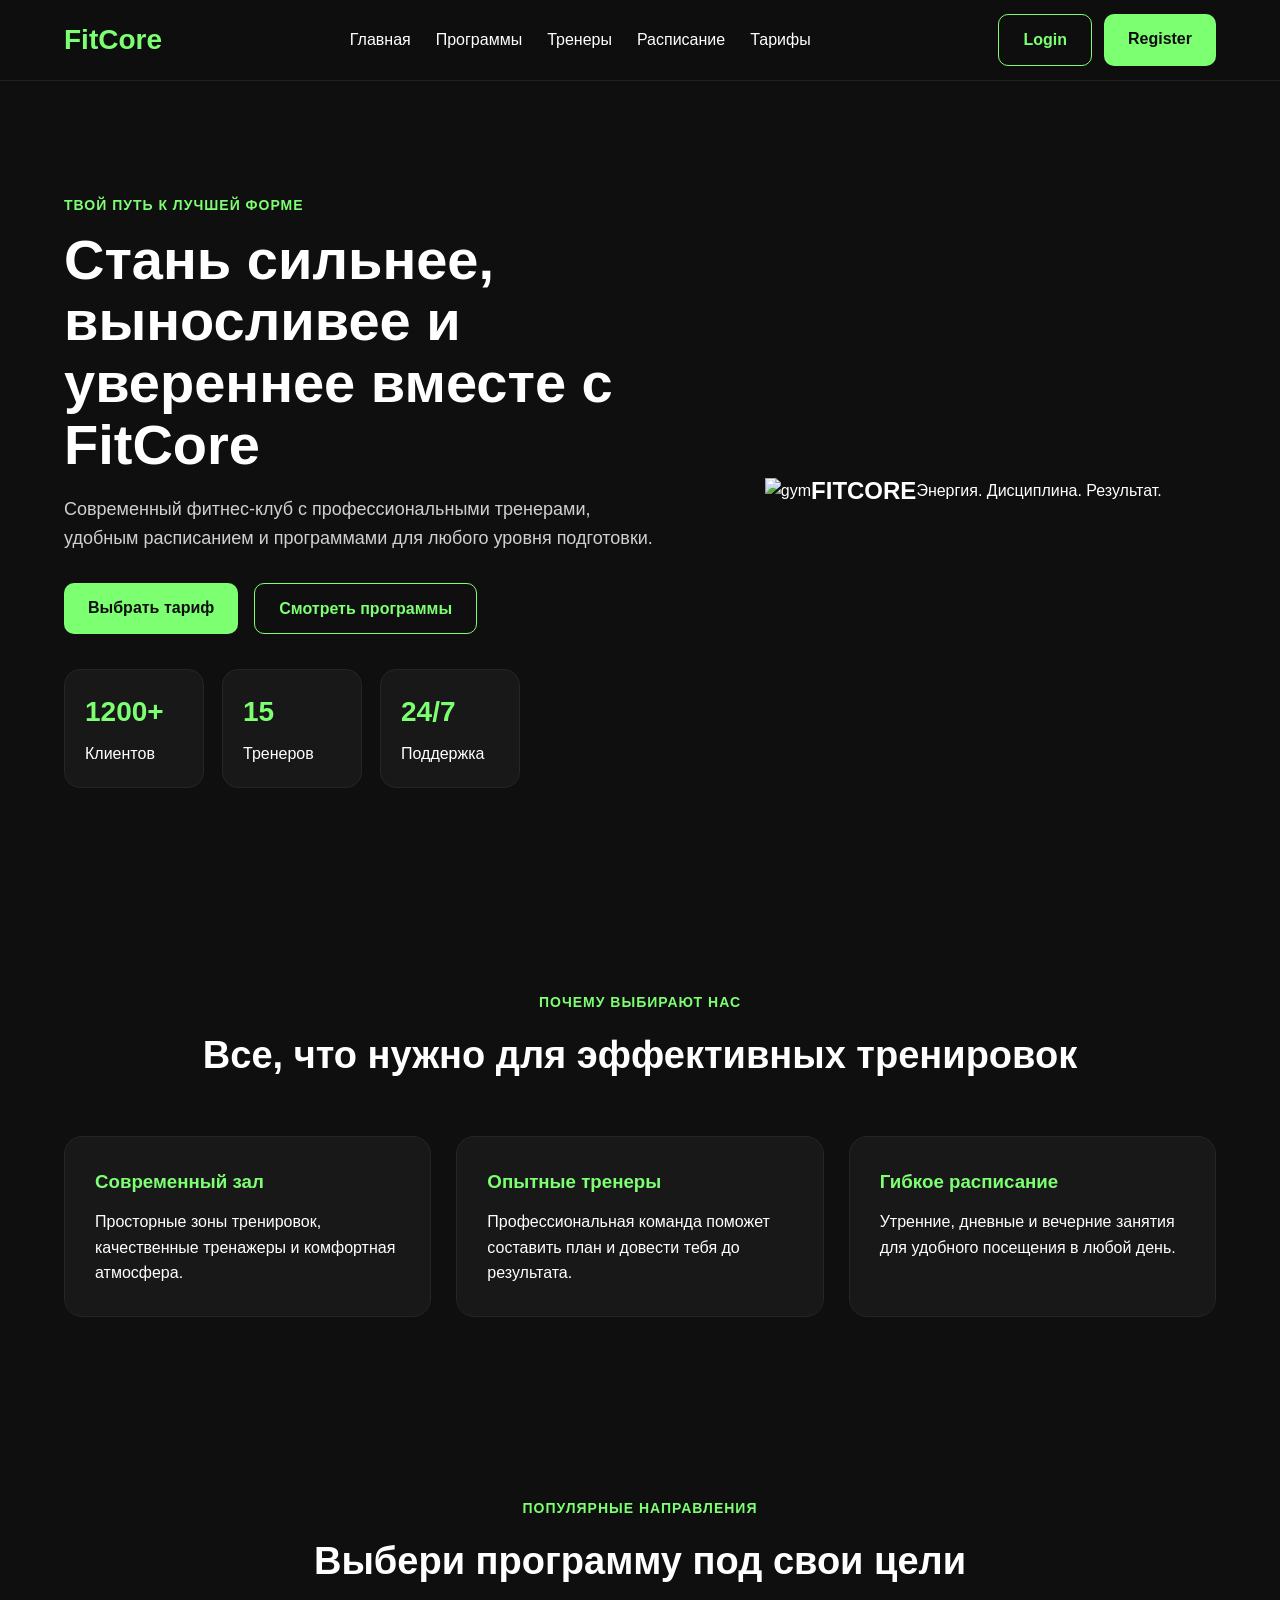
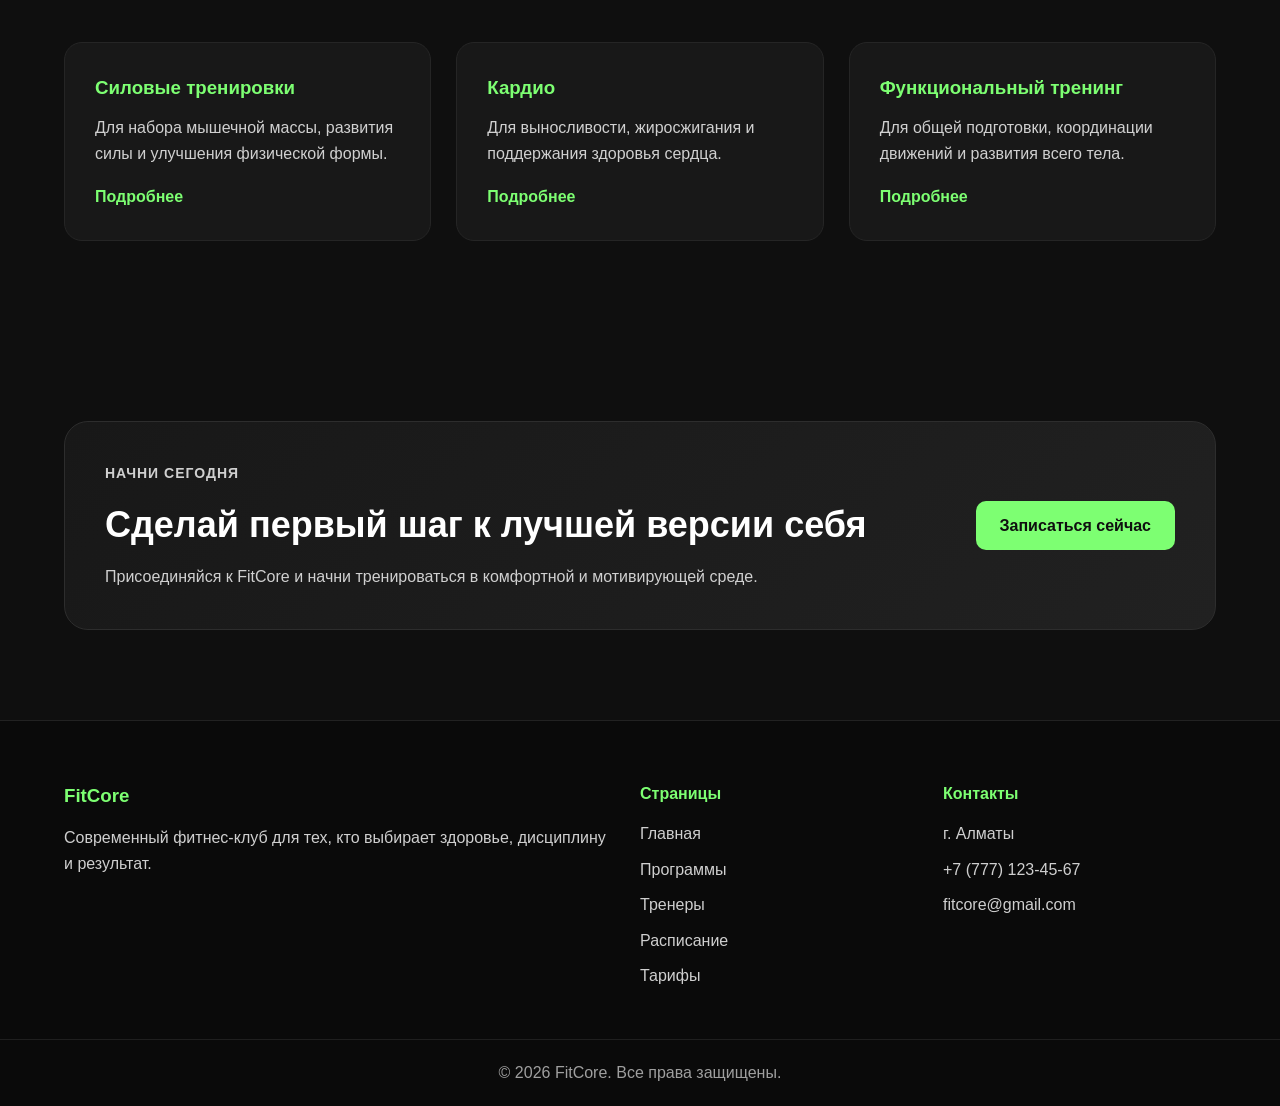
==== index.html @ ab700446 "first commit FitCore" ====
<!DOCTYPE html>
<html lang="ru">
<head>
  <meta charset="UTF-8" />
  <meta name="viewport" content="width=device-width, initial-scale=1.0" />
  <title>FitCore | Фитнес-клуб</title>
  <link rel="stylesheet" href="css/style.css" />
</head>
<body>
  <header class="header">
    <div class="container navbar">
      <a href="index.html" class="logo">FitCore</a>

      <nav class="nav">
        <a href="index.html">Главная</a>
        <a href="programs.html">Программы</a>
        <a href="trainers.html">Тренеры</a>
        <a href="schedule.html">Расписание</a>
        <a href="pricing.html">Тарифы</a>
      </nav>

      <div class="nav-buttons">
        <a href="login.html" class="btn btn-outline">Login</a>
        <a href="register.html" class="btn btn-primary">Register</a>
      </div>
    </div>
  </header>

  <main>
    <section class="hero">
      <div class="container hero-content">
        <div class="hero-text">
          <p class="section-label">Твой путь к лучшей форме</p>
          <h1>Стань сильнее, выносливее и увереннее вместе с FitCore</h1>
          <p class="hero-description">
            Современный фитнес-клуб с профессиональными тренерами, удобным расписанием
            и программами для любого уровня подготовки.
          </p>

          <div class="hero-buttons">
            <a href="pricing.html" class="btn btn-primary">Выбрать тариф</a>
            <a href="programs.html" class="btn btn-outline">Смотреть программы</a>
          </div>

          <div class="hero-stats">
            <div class="stat-card">
              <h3>1200+</h3>
              <p>Клиентов</p>
            </div>
            <div class="stat-card">
              <h3>15</h3>
              <p>Тренеров</p>
            </div>
            <div class="stat-card">
              <h3>24/7</h3>
              <p>Поддержка</p>
            </div>
          </div>
        </div>

        <div class="hero-image">
          <div class="hero-image">
  <img src="images/hero.jpg" alt="gym" />
</div>
            <h2>FITCORE</h2>
            <p>Энергия. Дисциплина. Результат.</p>
          </div>
        </div>
      </div>
    </section>

    <section class="features section">
      <div class="container">
        <div class="section-title">
          <p class="section-label">Почему выбирают нас</p>
          <h2>Все, что нужно для эффективных тренировок</h2>
        </div>

        <div class="features-grid">
          <div class="feature-card">
            <h3>Современный зал</h3>
            <p>Просторные зоны тренировок, качественные тренажеры и комфортная атмосфера.</p>
          </div>

          <div class="feature-card">
            <h3>Опытные тренеры</h3>
            <p>Профессиональная команда поможет составить план и довести тебя до результата.</p>
          </div>

          <div class="feature-card">
            <h3>Гибкое расписание</h3>
            <p>Утренние, дневные и вечерние занятия для удобного посещения в любой день.</p>
          </div>
        </div>
      </div>
    </section>

    <section class="program-preview section">
      <div class="container">
        <div class="section-title">
          <p class="section-label">Популярные направления</p>
          <h2>Выбери программу под свои цели</h2>
        </div>

        <div class="program-grid">
          <div class="program-card">
            <h3>Силовые тренировки</h3>
            <p>Для набора мышечной массы, развития силы и улучшения физической формы.</p>
            <a href="programs.html">Подробнее</a>
          </div>

          <div class="program-card">
            <h3>Кардио</h3>
            <p>Для выносливости, жиросжигания и поддержания здоровья сердца.</p>
            <a href="programs.html">Подробнее</a>
          </div>

          <div class="program-card">
            <h3>Функциональный тренинг</h3>
            <p>Для общей подготовки, координации движений и развития всего тела.</p>
            <a href="programs.html">Подробнее</a>
          </div>
        </div>
      </div>
    </section>

    <section class="cta section">
      <div class="container cta-box">
        <div>
          <p class="section-label">Начни сегодня</p>
          <h2>Сделай первый шаг к лучшей версии себя</h2>
          <p>
            Присоединяйся к FitCore и начни тренироваться в комфортной и мотивирующей среде.
          </p>
        </div>
        <a href="register.html" class="btn btn-primary">Записаться сейчас</a>
      </div>
    </section>
  </main>

  <footer class="footer">
    <div class="container footer-content">
      <div>
        <h3>FitCore</h3>
        <p>Современный фитнес-клуб для тех, кто выбирает здоровье, дисциплину и результат.</p>
      </div>

      <div>
        <h4>Страницы</h4>
        <ul>
          <li><a href="index.html">Главная</a></li>
          <li><a href="programs.html">Программы</a></li>
          <li><a href="trainers.html">Тренеры</a></li>
          <li><a href="schedule.html">Расписание</a></li>
          <li><a href="pricing.html">Тарифы</a></li>
        </ul>
      </div>

      <div>
        <h4>Контакты</h4>
        <ul>
          <li>г. Алматы</li>
          <li>+7 (777) 123-45-67</li>
          <li>fitcore@gmail.com</li>
        </ul>
      </div>
    </div>

    <div class="footer-bottom">
      <p>© 2026 FitCore. Все права защищены.</p>
    </div>
  </footer>
</body>
</html>
---- css/style.css ----
* {
  margin: 0;
  padding: 0;
  box-sizing: border-box;
}

html {
  scroll-behavior: smooth;
}

body {
  font-family: Arial, sans-serif;
  background-color: #0f0f0f;
  color: #ffffff;
  line-height: 1.6;
}

a {
  text-decoration: none;
  color: inherit;
}

ul {
  list-style: none;
}

img {
  max-width: 100%;
  display: block;
}

.container {
  width: 90%;
  max-width: 1200px;
  margin: 0 auto;
}

.section {
  padding: 90px 0;
}

.section-label {
  color: #7dff72;
  font-weight: bold;
  text-transform: uppercase;
  letter-spacing: 1px;
  margin-bottom: 12px;
  font-size: 14px;
}

.section-title {
  text-align: center;
  margin-bottom: 50px;
}

.section-title h2 {
  font-size: 38px;
  margin-bottom: 10px;
}

.header {
  background-color: rgba(15, 15, 15, 0.95);
  border-bottom: 1px solid #222;
  position: sticky;
  top: 0;
  z-index: 1000;
}

.navbar {
  min-height: 80px;
  display: flex;
  align-items: center;
  justify-content: space-between;
  gap: 20px;
}

.logo {
  font-size: 28px;
  font-weight: bold;
  color: #7dff72;
}

.nav {
  display: flex;
  gap: 25px;
  flex-wrap: wrap;
}

.nav a {
  color: #ffffff;
  transition: 0.3s;
}

.nav a:hover {
  color: #7dff72;
}

.nav-buttons {
  display: flex;
  gap: 12px;
}

.btn {
  display: inline-block;
  padding: 12px 24px;
  border-radius: 10px;
  font-weight: bold;
  transition: 0.3s;
}

.btn-primary {
  background-color: #7dff72;
  color: #0f0f0f;
}

.btn-primary:hover {
  transform: translateY(-3px);
  box-shadow: 0 10px 25px rgba(125, 255, 114, 0.25);
}

.btn-outline {
  border: 1px solid #7dff72;
  color: #7dff72;
}

.btn-outline:hover {
  background-color: #7dff72;
  color: #0f0f0f;
  transform: translateY(-3px);
}

.hero {
  min-height: calc(100vh - 80px);
  display: flex;
  align-items: center;
  padding: 60px 0;
}

.hero-content {
  display: grid;
  grid-template-columns: 1.2fr 1fr;
  gap: 40px;
  align-items: center;
}

.hero-text {
  animation: fadeUp 1s ease;
}

.hero-text h1 {
  font-size: 56px;
  line-height: 1.1;
  margin-bottom: 20px;
}

.hero-description {
  font-size: 18px;
  color: #d0d0d0;
  max-width: 600px;
  margin-bottom: 30px;
}

.hero-buttons {
  display: flex;
  gap: 16px;
  flex-wrap: wrap;
  margin-bottom: 35px;
}

.hero-stats {
  display: flex;
  gap: 18px;
  flex-wrap: wrap;
}

.stat-card {
  background-color: #181818;
  border: 1px solid #252525;
  padding: 20px;
  border-radius: 16px;
  min-width: 140px;
  transition: 0.3s;
}

.stat-card:hover {
  transform: translateY(-6px);
  border-color: #7dff72;
}

.stat-card h3 {
  color: #7dff72;
  font-size: 28px;
  margin-bottom: 6px;
}

.hero-image {
  display: flex;
  justify-content: center;
  align-items: center;
}

.hero-image-box {
  width: 100%;
  max-width: 480px;
  min-height: 420px;
  border-radius: 24px;
  background: linear-gradient(135deg, #1a1a1a, #222222);
  border: 1px solid #2c2c2c;
  display: flex;
  flex-direction: column;
  justify-content: center;
  align-items: center;
  gap: 16px;
  text-align: center;
  padding: 30px;
  animation: pulseBox 3s infinite ease-in-out;
}

.hero-image-box h2 {
  font-size: 54px;
  color: #7dff72;
}

.hero-image-box p {
  font-size: 18px;
  color: #d9d9d9;
}

.features-grid {
  display: grid;
  grid-template-columns: repeat(3, 1fr);
  gap: 25px;
}

.feature-card {
  background-color: #181818;
  padding: 30px;
  border-radius: 18px;
  border: 1px solid #252525;
  transition: 0.3s;
}

.feature-card:hover {
  transform: translateY(-8px);
  border-color: #7dff72;
}

.feature-card h3 {
  margin-bottom: 12px;
  color: #7dff72;
}

.program-grid {
  display: grid;
  grid-template-columns: repeat(3, 1fr);
  gap: 25px;
}

.program-card {
  background-color: #181818;
  padding: 30px;
  border-radius: 18px;
  border: 1px solid #252525;
  transition: 0.3s;
}

.program-card:hover {
  transform: translateY(-8px);
  border-color: #7dff72;
}

.program-card h3 {
  margin-bottom: 12px;
  color: #7dff72;
}

.program-card p {
  color: #d0d0d0;
  margin-bottom: 18px;
}

.program-card a {
  color: #7dff72;
  font-weight: bold;
}

.cta-box {
  background: linear-gradient(135deg, #181818, #212121);
  border: 1px solid #2d2d2d;
  border-radius: 24px;
  padding: 40px;
  display: flex;
  justify-content: space-between;
  gap: 30px;
  align-items: center;
}

.cta-box h2 {
  font-size: 36px;
  margin-bottom: 10px;
}

.cta-box p {
  color: #d0d0d0;
  max-width: 700px;
}

.footer {
  background-color: #0a0a0a;
  border-top: 1px solid #222;
  padding-top: 60px;
}

.footer-content {
  display: grid;
  grid-template-columns: 2fr 1fr 1fr;
  gap: 30px;
  padding-bottom: 40px;
}

.footer-content h3,
.footer-content h4 {
  margin-bottom: 14px;
  color: #7dff72;
}

.footer-content p,
.footer-content li {
  color: #cfcfcf;
  margin-bottom: 10px;
}

.footer-content a {
  transition: 0.3s;
}

.footer-content a:hover {
  color: #7dff72;
}

.footer-bottom {
  border-top: 1px solid #1f1f1f;
  text-align: center;
  padding: 20px 0;
  color: #9f9f9f;
}

@keyframes fadeUp {
  from {
    opacity: 0;
    transform: translateY(35px);
  }
  to {
    opacity: 1;
    transform: translateY(0);
  }
}

@keyframes pulseBox {
  0% {
    transform: translateY(0px);
  }
  50% {
    transform: translateY(-8px);
  }
  100% {
    transform: translateY(0px);
  }
}

@media (max-width: 992px) {
  .hero-content,
  .features-grid,
  .program-grid,
  .footer-content {
    grid-template-columns: 1fr 1fr;
  }

  .hero-text h1 {
    font-size: 44px;
  }

  .cta-box {
    flex-direction: column;
    align-items: flex-start;
  }
}

@media (max-width: 768px) {
  .navbar {
    flex-direction: column;
    justify-content: center;
    padding: 20px 0;
  }

  .nav,
  .nav-buttons {
    justify-content: center;
    flex-wrap: wrap;
  }

  .hero-content,
  .features-grid,
  .program-grid,
  .footer-content {
    grid-template-columns: 1fr;
  }

  .hero {
    min-height: auto;
    padding: 70px 0;
  }

  .hero-text h1 {
    font-size: 36px;
  }

  .section-title h2,
  .cta-box h2 {
    font-size: 30px;
  }

  .hero-image-box {
    min-height: 300px;
  }
}

@media (max-width: 480px) {
  .btn {
    width: 100%;
    text-align: center;
  }

  .hero-buttons {
    flex-direction: column;
  }

  .hero-text h1 {
    font-size: 30px;
  }

  .section {
    padding: 70px 0;
  }

  .stat-card {
    width: 100%;
  }
}
.small-hero {
  padding: 100px 0 60px;
  text-align: center;
}

.small-hero h1 {
  font-size: 48px;
  margin-bottom: 20px;
  animation: fadeUp 1s ease;
}

.page-hero-text {
  max-width: 750px;
  margin: 0 auto;
  color: #d0d0d0;
  font-size: 18px;
}

.trainers-grid {
  display: grid;
  grid-template-columns: repeat(4, 1fr);
  gap: 25px;
}

.trainer-card {
  background-color: #181818;
  border: 1px solid #252525;
  border-radius: 18px;
  padding: 24px;
  transition: 0.3s;
  text-align: center;
}

.trainer-card:hover {
  transform: translateY(-8px);
  border-color: #7dff72;
}

.trainer-photo {
  height: 220px;
  border-radius: 16px;
  background: linear-gradient(135deg, #232323, #2d2d2d);
  display: flex;
  align-items: center;
  justify-content: center;
  color: #7dff72;
  font-weight: bold;
  margin-bottom: 20px;
}

.trainer-card h3 {
  margin-bottom: 8px;
}

.trainer-role {
  color: #7dff72;
  font-weight: bold;
  margin-bottom: 12px;
}

.schedule-table-wrapper {
  overflow-x: auto;
  background-color: #181818;
  border: 1px solid #252525;
  border-radius: 18px;
}

.schedule-table {
  width: 100%;
  border-collapse: collapse;
  min-width: 700px;
}

.schedule-table th,
.schedule-table td {
  padding: 18px 20px;
  text-align: left;
  border-bottom: 1px solid #252525;
}

.schedule-table th {
  background-color: #1f1f1f;
  color: #7dff72;
}

.schedule-table tr:hover {
  background-color: #141414;
}

@media (max-width: 992px) {
  .trainers-grid {
    grid-template-columns: 1fr 1fr;
  }

  .small-hero h1 {
    font-size: 40px;
  }
}

@media (max-width: 768px) {
  .trainers-grid {
    grid-template-columns: 1fr;
  }

  .small-hero h1 {
    font-size: 32px;
  }

  .page-hero-text {
    font-size: 16px;
  }
}
.pricing-grid {
  display: grid;
  grid-template-columns: repeat(3, 1fr);
  gap: 25px;
}

.pricing-card {
  background-color: #181818;
  border: 1px solid #252525;
  border-radius: 20px;
  padding: 30px;
  transition: 0.3s;
  position: relative;
}

.pricing-card:hover {
  transform: translateY(-8px);
  border-color: #7dff72;
}

.pricing-card h3 {
  font-size: 28px;
  margin-bottom: 16px;
  color: #7dff72;
}

.price {
  font-size: 34px;
  font-weight: bold;
  margin-bottom: 20px;
}

.price span {
  font-size: 16px;
  color: #bdbdbd;
  font-weight: normal;
}

.pricing-card ul {
  margin-bottom: 25px;
}

.pricing-card ul li {
  margin-bottom: 12px;
  color: #d0d0d0;
}

.featured-pricing {
  border: 1px solid #7dff72;
  box-shadow: 0 10px 30px rgba(125, 255, 114, 0.12);
}

.pricing-badge {
  position: absolute;
  top: 18px;
  right: 18px;
  background-color: #7dff72;
  color: #0f0f0f;
  font-size: 13px;
  font-weight: bold;
  padding: 6px 10px;
  border-radius: 999px;
}

.auth-section {
  min-height: calc(100vh - 80px);
  display: flex;
  align-items: center;
  padding: 70px 0;
}

.auth-box {
  max-width: 520px;
  margin: 0 auto;
  background-color: #181818;
  border: 1px solid #252525;
  border-radius: 24px;
  padding: 40px;
  animation: fadeUp 0.9s ease;
}

.auth-box h1 {
  font-size: 36px;
  margin-bottom: 12px;
}

.auth-text {
  color: #cfcfcf;
  margin-bottom: 25px;
}

.auth-form {
  display: flex;
  flex-direction: column;
  gap: 16px;
}

.auth-form input {
  padding: 14px 16px;
  border-radius: 12px;
  border: 1px solid #2c2c2c;
  background-color: #111111;
  color: #ffffff;
  font-size: 16px;
  outline: none;
  transition: 0.3s;
}

.auth-form input:focus {
  border-color: #7dff72;
  box-shadow: 0 0 0 3px rgba(125, 255, 114, 0.08);
}

.auth-form button {
  border: none;
  cursor: pointer;
}

.auth-link {
  margin-top: 20px;
  color: #cfcfcf;
  text-align: center;
}

.auth-link a {
  color: #7dff72;
  font-weight: bold;
}

/* RESPONSIVE EXTRA */
@media (max-width: 992px) {
  .pricing-grid {
    grid-template-columns: 1fr;
  }
}

@media (max-width: 768px) {
  .auth-box {
    padding: 30px 22px;
  }

  .auth-box h1 {
    font-size: 28px;
  }

  .price {
    font-size: 28px;
  }
}
.trainer-photo {
  width: 100%;
  height: 220px;
  object-fit: cover;
  border-radius: 16px;
  margin-bottom: 20px;
}

.nav a.active-link {
  color: #7dff72;
  position: relative;
}

.nav a.active-link::after {
  content: "";
  position: absolute;
  left: 0;
  bottom: -6px;
  width: 100%;
  height: 2px;
  background-color: #7dff72;
  border-radius: 10px;
}

.hidden-element {
  opacity: 0;
  transform: translateY(30px);
  transition: all 0.7s ease;
}

.show-element {
  opacity: 1;
  transform: translateY(0);
}

.btn-clicked {
  transform: scale(0.97);
}

.scroll-top-btn {
  position: fixed;
  right: 20px;
  bottom: 20px;
  width: 48px;
  height: 48px;
  border: none;
  border-radius: 50%;
  background-color: #7dff72;
  color: #0f0f0f;
  font-size: 24px;
  font-weight: bold;
  cursor: pointer;
  box-shadow: 0 10px 25px rgba(125, 255, 114, 0.25);
  opacity: 0;
  visibility: hidden;
  transform: translateY(20px);
  transition: 0.3s;
  z-index: 1200;
}

.scroll-top-btn:hover {
  transform: translateY(-3px);
}

.show-scroll-btn {
  opacity: 1;
  visibility: visible;
  transform: translateY(0);
}
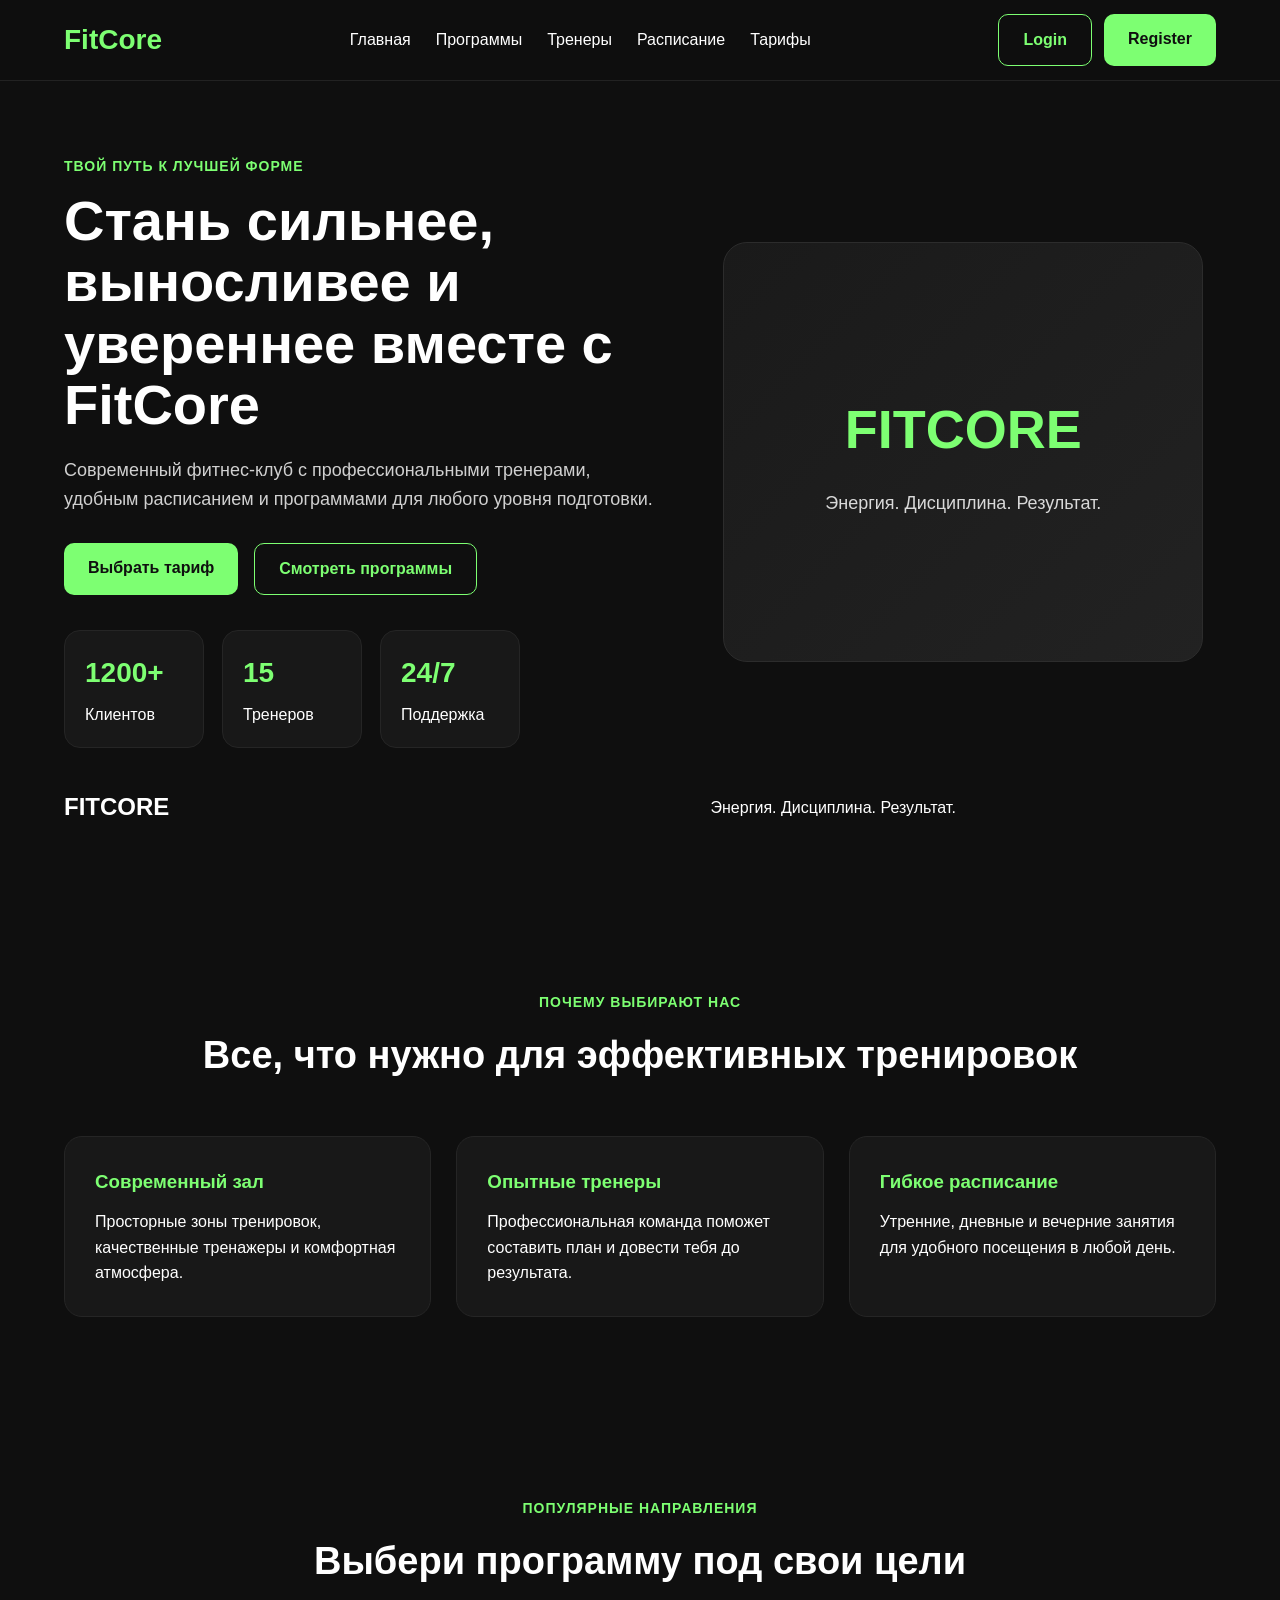
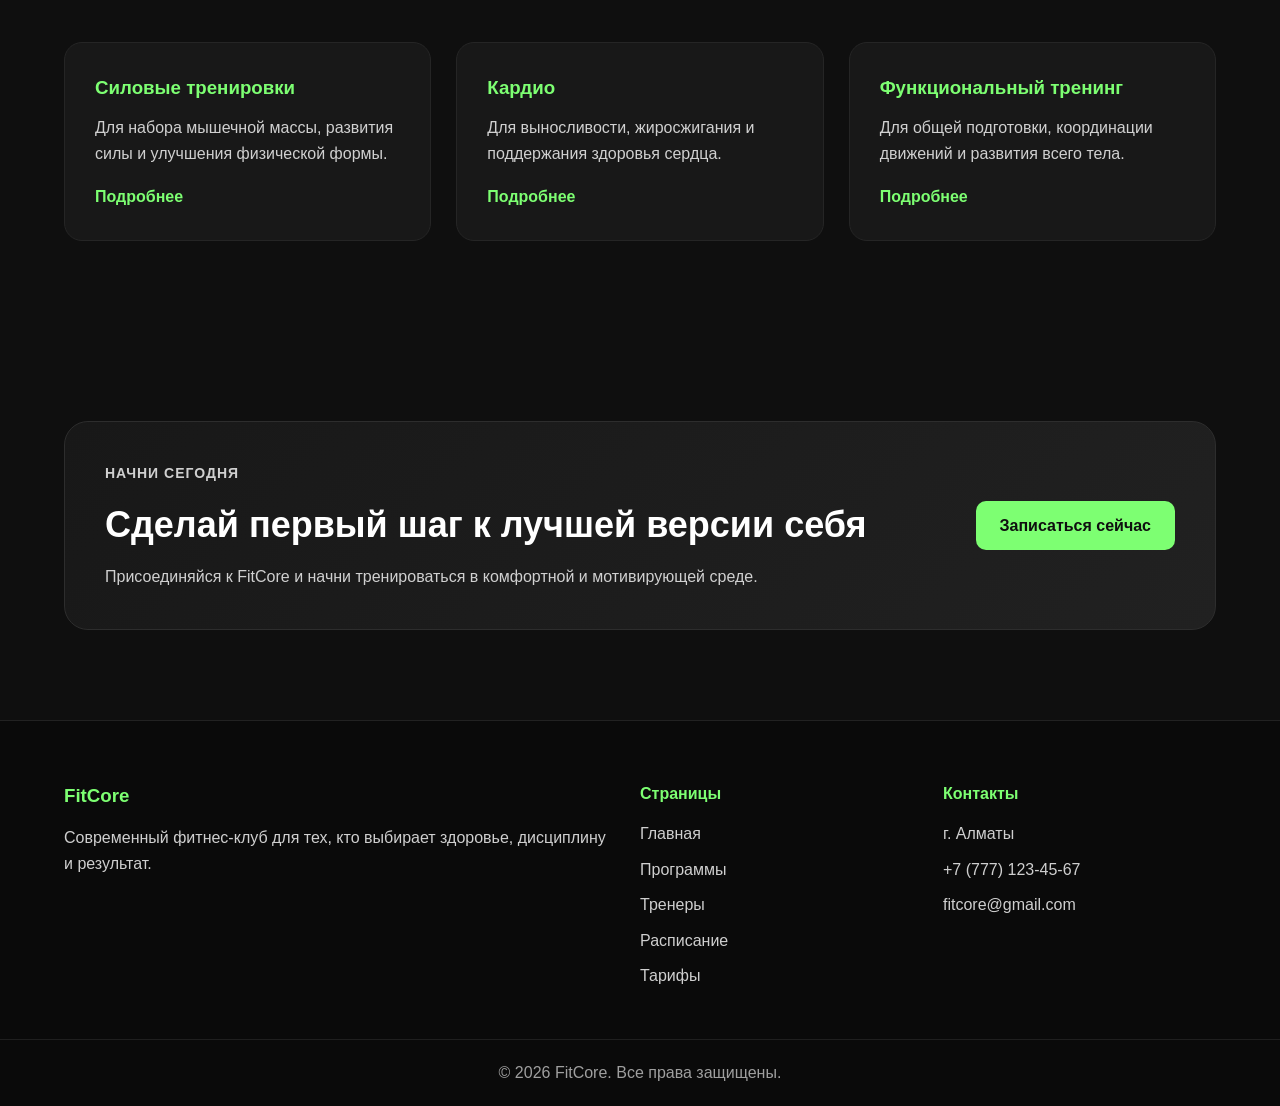
==== commit 0f671740: "update project" ====
--- a/index.html
+++ b/index.html
@@ -58,9 +58,11 @@
           </div>
         </div>
 
-        <div class="hero-image">
-          <div class="hero-image">
-  <img src="images/hero.jpg" alt="gym" />
+<div class="hero-image">
+  <div class="hero-image-box">
+    <h2>FITCORE</h2>
+    <p>Энергия. Дисциплина. Результат.</p>
+  </div>
 </div>
             <h2>FITCORE</h2>
             <p>Энергия. Дисциплина. Результат.</p>
